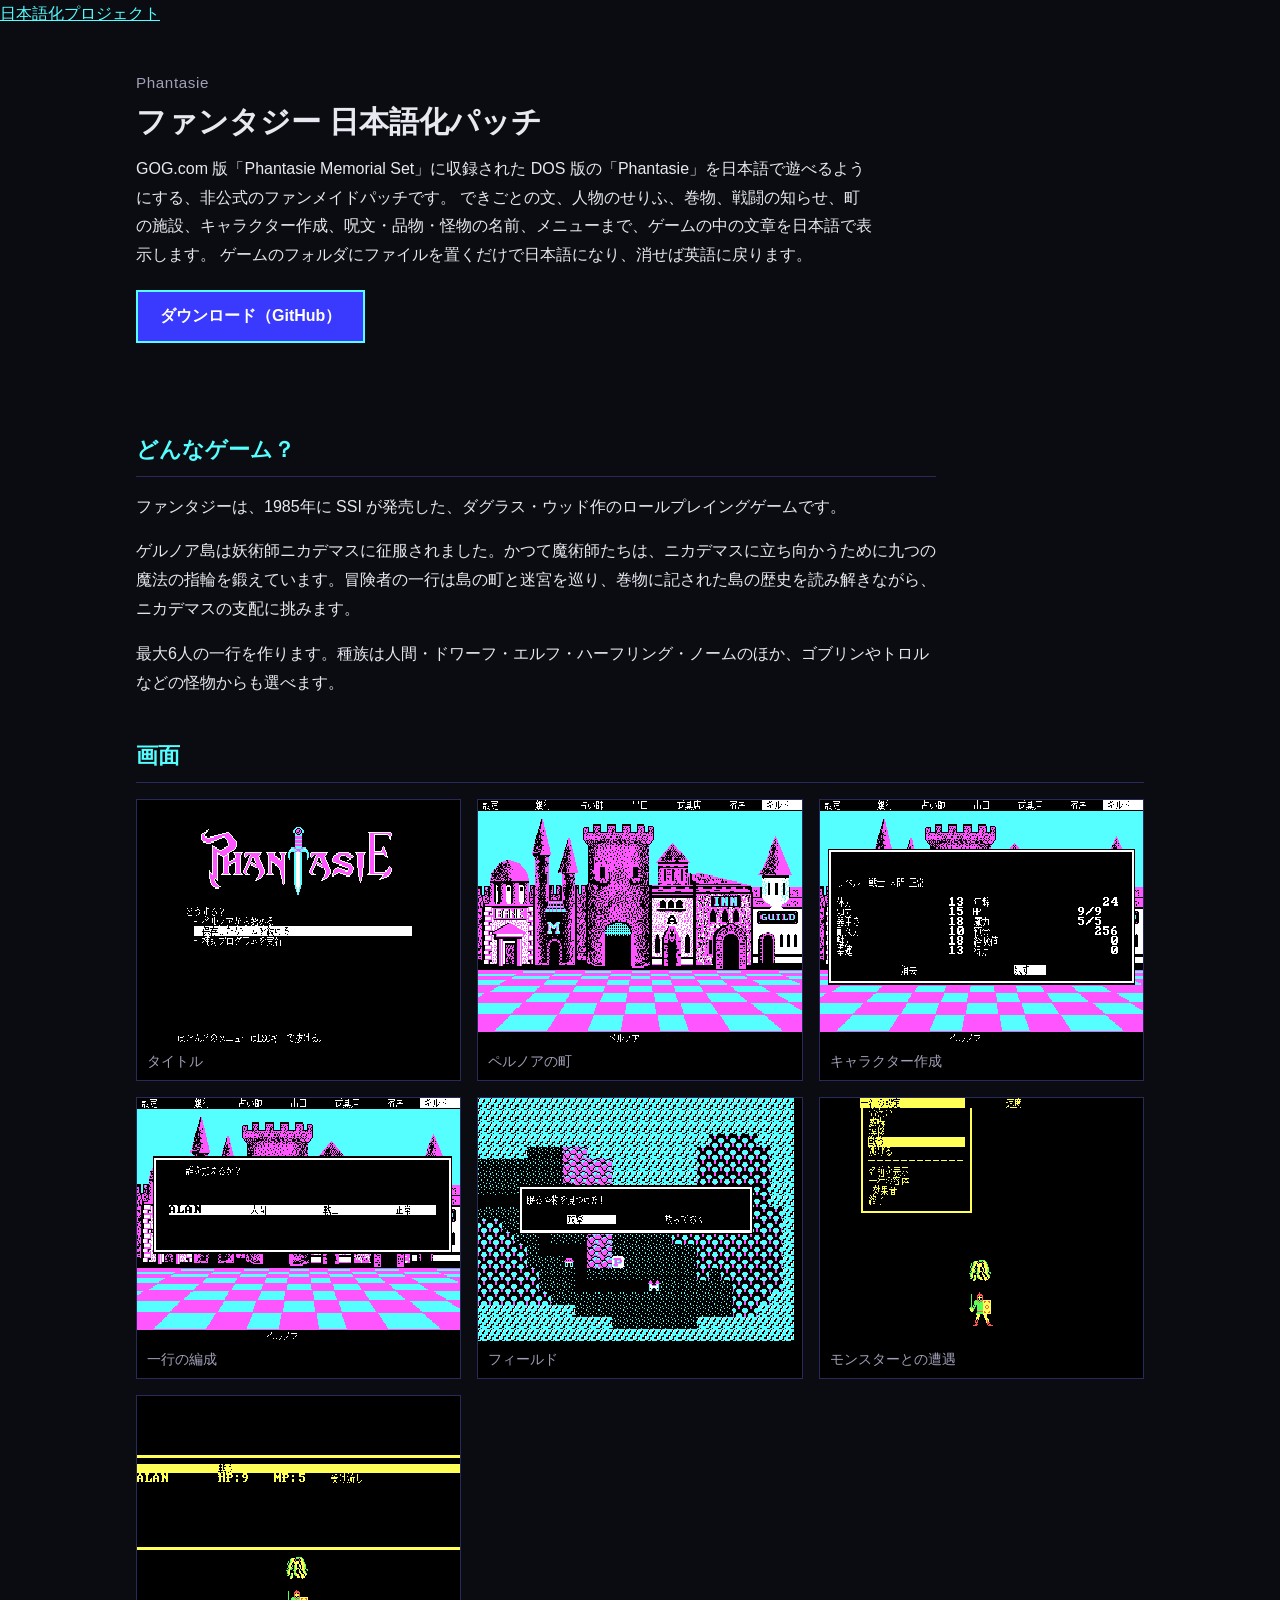
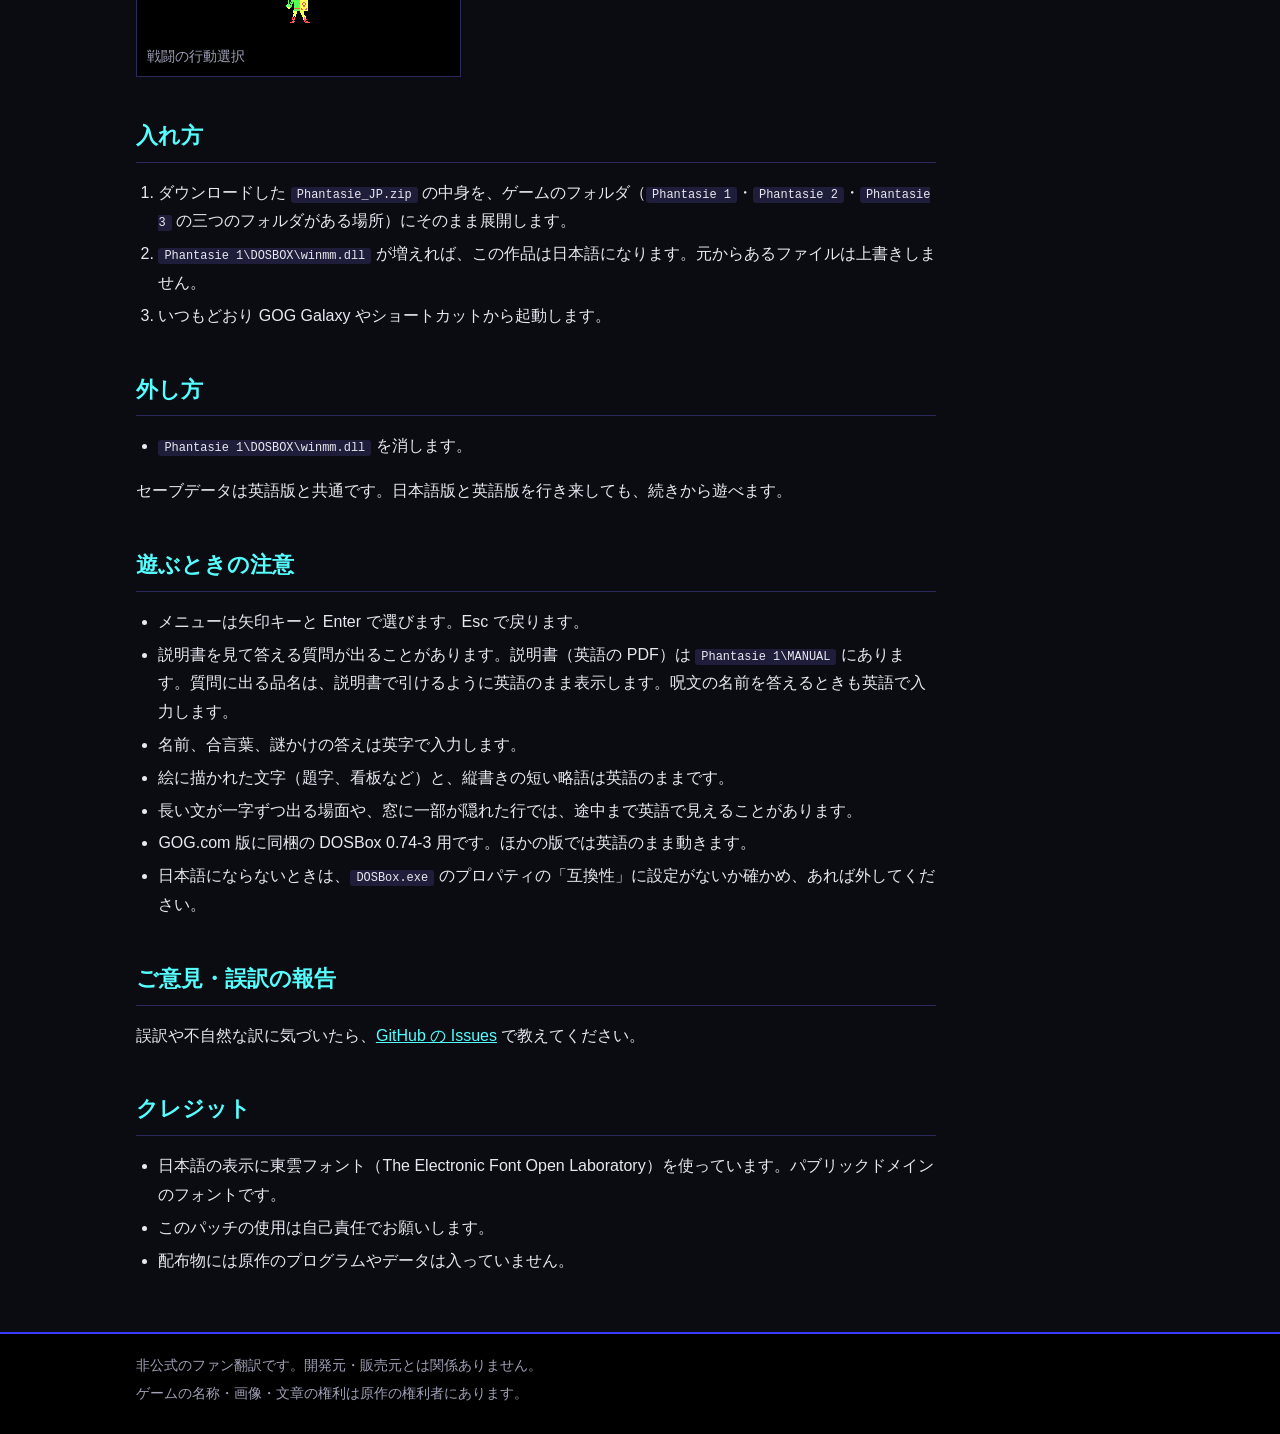
==== docs/phantasie1/index.html @ 12f91766 "ファンタジー三部作 日本語化 v1.0: サイトと自作プログラムのソース Co-Authored-By: Claude Opus 5.5 <noreply@anthropic.com>" ====
<!doctype html>
<html lang="ja">
<head>
<meta charset="utf-8">
<meta name="viewport" content="width=device-width, initial-scale=1">
<title>ファンタジー 日本語化パッチ — ファンタジー三部作 日本語化プロジェクト</title>
<meta name="description" content="GOG.com 版 Phantasie（DOS 版）を日本語で遊べるようにする、非公式のファンメイドパッチ。">
<meta property="og:type" content="website">
<meta property="og:title" content="ファンタジー 日本語化パッチ — ファンタジー三部作 日本語化プロジェクト">
<meta property="og:description" content="GOG.com 版 Phantasie（DOS 版）を日本語で遊べるようにする、非公式のファンメイドパッチ。">
<meta property="og:url" content="https://higesho.github.io/phantasie-ja/phantasie1/">
<meta property="og:image" content="https://higesho.github.io/phantasie-ja/phantasie1/img/field.png">
<link rel="stylesheet" href="../style.css">
</head>
<body>
<header class="jpn" id="jpn"><div class="jpn-band"><a class="jpn-home" href="https://higesho.github.io/ja/">日本語化プロジェクト</a></div></header>
<script src="https://higesho.github.io/ja/nav.js"></script>

<main class="band">
<section class="hero">
<p class="sub">Phantasie</p>
<h1>ファンタジー 日本語化パッチ</h1>
<p class="tag">GOG.com 版「Phantasie Memorial Set」に収録された DOS 版の「Phantasie」を日本語で遊べるようにする、非公式のファンメイドパッチです。
できごとの文、人物のせりふ、巻物、戦闘の知らせ、町の施設、キャラクター作成、呪文・品物・怪物の名前、メニューまで、ゲームの中の文章を日本語で表示します。
ゲームのフォルダにファイルを置くだけで日本語になり、消せば英語に戻ります。</p>
<p><a class="dl" href="https://github.com/higesho/phantasie-ja/releases/tag/v1.0">ダウンロード（GitHub）</a></p>
</section>

<div class="text">
<h2>どんなゲーム？</h2>
<p>ファンタジーは、1985年に SSI が発売した、ダグラス・ウッド作のロールプレイングゲームです。</p>
<p>ゲルノア島は妖術師ニカデマスに征服されました。かつて魔術師たちは、ニカデマスに立ち向かうために九つの魔法の指輪を鍛えています。冒険者の一行は島の町と迷宮を巡り、巻物に記された島の歴史を読み解きながら、ニカデマスの支配に挑みます。</p>
<p>最大6人の一行を作ります。種族は人間・ドワーフ・エルフ・ハーフリング・ノームのほか、ゴブリンやトロルなどの怪物からも選べます。</p>
</div>

<h2>画面</h2>
<div class="shots">
  <figure><img src="img/title.png" alt="ファンタジー 日本語版のタイトルの画面" loading="lazy"><figcaption>タイトル</figcaption></figure>
  <figure><img src="img/town.png" alt="ファンタジー 日本語版のペルノアの町の画面" loading="lazy"><figcaption>ペルノアの町</figcaption></figure>
  <figure><img src="img/create.png" alt="ファンタジー 日本語版のキャラクター作成の画面" loading="lazy"><figcaption>キャラクター作成</figcaption></figure>
  <figure><img src="img/party.png" alt="ファンタジー 日本語版の一行の編成の画面" loading="lazy"><figcaption>一行の編成</figcaption></figure>
  <figure><img src="img/field.png" alt="ファンタジー 日本語版のフィールドの画面" loading="lazy"><figcaption>フィールド</figcaption></figure>
  <figure><img src="img/monster.png" alt="ファンタジー 日本語版のモンスターとの遭遇の画面" loading="lazy"><figcaption>モンスターとの遭遇</figcaption></figure>
  <figure><img src="img/battle.png" alt="ファンタジー 日本語版の戦闘の行動選択の画面" loading="lazy"><figcaption>戦闘の行動選択</figcaption></figure>
</div>

<div class="text">
<h2>入れ方</h2>
<ol>
<li>ダウンロードした <code>Phantasie_JP.zip</code> の中身を、ゲームのフォルダ（<code>Phantasie 1</code>・<code>Phantasie 2</code>・<code>Phantasie 3</code> の三つのフォルダがある場所）にそのまま展開します。</li>
<li><code>Phantasie 1\DOSBOX\winmm.dll</code> が増えれば、この作品は日本語になります。元からあるファイルは上書きしません。</li>
<li>いつもどおり GOG Galaxy やショートカットから起動します。</li>
</ol>

<h2>外し方</h2>
<ul>
<li><code>Phantasie 1\DOSBOX\winmm.dll</code> を消します。</li>
</ul>
<p>セーブデータは英語版と共通です。日本語版と英語版を行き来しても、続きから遊べます。</p>

<h2>遊ぶときの注意</h2>
<ul>
<li>メニューは矢印キーと Enter で選びます。Esc で戻ります。</li>
<li>説明書を見て答える質問が出ることがあります。説明書（英語の PDF）は <code>Phantasie 1\MANUAL</code> にあります。質問に出る品名は、説明書で引けるように英語のまま表示します。呪文の名前を答えるときも英語で入力します。</li>
<li>名前、合言葉、謎かけの答えは英字で入力します。</li>
<li>絵に描かれた文字（題字、看板など）と、縦書きの短い略語は英語のままです。</li>
<li>長い文が一字ずつ出る場面や、窓に一部が隠れた行では、途中まで英語で見えることがあります。</li>
<li>GOG.com 版に同梱の DOSBox 0.74-3 用です。ほかの版では英語のまま動きます。</li>
<li>日本語にならないときは、<code>DOSBox.exe</code> のプロパティの「互換性」に設定がないか確かめ、あれば外してください。</li>
</ul>

<h2>ご意見・誤訳の報告</h2>
<p>誤訳や不自然な訳に気づいたら、<a href="https://github.com/higesho/phantasie-ja/issues">GitHub の Issues</a> で教えてください。</p>

<h2>クレジット</h2>
<ul>
<li>日本語の表示に東雲フォント（The Electronic Font Open Laboratory）を使っています。パブリックドメインのフォントです。</li>
<li>このパッチの使用は自己責任でお願いします。</li>
<li>配布物には原作のプログラムやデータは入っていません。</li>
</ul>
</div>
</main>

<footer class="foot"><div class="band">
  <p>非公式のファン翻訳です。開発元・販売元とは関係ありません。</p>
  <p>ゲームの名称・画像・文章の権利は原作の権利者にあります。</p>
</div></footer>
</body>
</html>
---- docs/style.css ----
/* レルムズ・オブ・アルカニア シリーズ 日本語化プロジェクト — 共通スタイル（ultima-ja と共通） */
:root {
  --bg: #0b0b12;
  --panel: #14142a;
  --line: #2a2a5a;
  --text: #e8e8f0;
  --muted: #a0a0b8;
  --cyan: #55ffff;
  --blue: #3a3aff;
  --gold: #ffd75a;
  --green: #55ff55;
}

* { box-sizing: border-box; }

html { -webkit-text-size-adjust: 100%; }

body {
  margin: 0;
  background: var(--bg);
  color: var(--text);
  font-family: "Hiragino Kaku Gothic ProN", "Hiragino Sans", "Yu Gothic UI", "Meiryo", sans-serif;
  line-height: 1.8;
}

a { color: var(--cyan); }
a:hover { color: #ffffff; }

.band { max-width: 1040px; margin: 0 auto; padding: 0 16px; }

/* 上の帯 */
header.top { border-bottom: 2px solid var(--blue); background: #000; }
header.top .band { display: flex; flex-wrap: wrap; align-items: center; gap: 8px 24px; padding-top: 10px; padding-bottom: 10px; }
.brand { color: var(--cyan); font-weight: bold; font-size: 1.1rem; text-decoration: none; letter-spacing: 0.05em; }
header.top nav { display: flex; flex-wrap: wrap; gap: 4px 16px; }
header.top nav a { color: var(--muted); text-decoration: none; }
header.top nav a:hover, header.top nav a.here { color: var(--text); }

/* 冒頭 */
.hero { padding: 40px 0 24px; }
.hero h1 { margin: 0 0 12px; font-size: 1.9rem; line-height: 1.4; }
.hero .sub { margin: 0 0 4px; color: var(--muted); font-size: 0.95rem; letter-spacing: 0.04em; }
.hero p.tag { margin: 0 0 20px; max-width: 46em; }

.dl { display: inline-block; margin: 0 12px 8px 0; padding: 10px 22px; background: var(--blue); color: #fff; text-decoration: none; font-weight: bold; border: 2px solid var(--cyan); }
.dl:hover { background: #5555ff; color: #fff; }
.dl.sub { background: transparent; border-color: var(--line); color: var(--text); font-weight: normal; }

h2 { margin: 40px 0 12px; padding-bottom: 6px; border-bottom: 1px solid var(--line); font-size: 1.35rem; color: var(--cyan); }
h3 { margin: 24px 0 8px; font-size: 1.1rem; }

code { background: #1e1e3a; padding: 1px 6px; border-radius: 3px; font-size: 0.92em; word-break: break-all; }

/* 作品一覧 */
.titles { display: grid; grid-template-columns: repeat(auto-fill, minmax(230px, 1fr)); gap: 16px; margin: 16px 0 8px; padding: 0; list-style: none; }
.titles li { background: var(--panel); border: 1px solid var(--line); display: flex; flex-direction: column; }
.titles li.ready { border-color: var(--cyan); }
.titles .thumb { display: block; aspect-ratio: 4 / 3; background: #000; border-bottom: 1px solid var(--line); overflow: hidden; }
.titles .thumb img { width: 100%; height: 100%; object-fit: fill; image-rendering: pixelated; display: block; }
.titles .thumb.none { display: flex; align-items: center; justify-content: center; color: #3a3a6a; font-size: 3rem; font-weight: bold; font-family: Georgia, "Times New Roman", serif; }
.titles .body { padding: 12px 14px 14px; display: flex; flex-direction: column; gap: 4px; flex: 1; }
.titles .name { font-weight: bold; font-size: 1.05rem; }
.titles .orig { color: var(--muted); font-size: 0.85rem; line-height: 1.5; }
.titles .desc { font-size: 0.9rem; margin-top: 4px; flex: 1; }
.titles .more { margin-top: 8px; font-size: 0.9rem; }
.state { display: inline-block; align-self: flex-start; padding: 0 8px; font-size: 0.8rem; border: 1px solid; }
.state.ready { color: var(--green); border-color: var(--green); }
.state.wip { color: var(--gold); border-color: var(--gold); }
.state.plan { color: var(--muted); border-color: var(--line); }

/* 画面 */
.shots { display: grid; grid-template-columns: repeat(auto-fill, minmax(300px, 1fr)); gap: 16px; margin: 16px 0; }
.shots figure { margin: 0; background: #000; border: 1px solid var(--line); }
.shots img { display: block; width: 100%; aspect-ratio: 4 / 3; object-fit: fill; image-rendering: pixelated; }
.shots figcaption { padding: 6px 10px; font-size: 0.88rem; color: var(--muted); }

/* 文章 */
.text { max-width: 50em; }
.text ol, .text ul { padding-left: 1.4em; }
.text li { margin: 4px 0; }
.note { background: var(--panel); border-left: 4px solid var(--cyan); padding: 10px 14px; margin: 16px 0; }

table.ver { border-collapse: collapse; font-size: 0.88rem; margin: 8px 0; }
table.ver th, table.ver td { border: 1px solid var(--line); padding: 4px 10px; text-align: left; }
table.ver th { background: var(--panel); font-weight: normal; color: var(--muted); }
.scroll { overflow-x: auto; }

/* 下の帯 */
footer.foot { margin-top: 56px; border-top: 2px solid var(--blue); background: #000; color: var(--muted); font-size: 0.85rem; }
footer.foot .band { padding-top: 16px; padding-bottom: 24px; }
footer.foot p { margin: 4px 0; }

@media (max-width: 600px) {
  .hero h1 { font-size: 1.5rem; }
  .shots { grid-template-columns: 1fr; }
}

/* メニュー: 同じシリーズのリンクを左、GitHub、ほかのシリーズ（higesho.github.io の別サイト）を右に並べ、
   ほかのシリーズは区切り線・金色・「↗」で見分ける */
header.top nav a[href^="https://github.com/"] { order: 1; }
header.top nav a[href^="https://higesho.github.io/"] { order: 2; color: var(--gold); opacity: 0.85; }
header.top nav a[href^="https://higesho.github.io/"]::before { content: "↗ "; }
header.top nav a[href^="https://higesho.github.io/"]:hover { color: #fff; opacity: 1; }
header.top nav a:not([href^="https://higesho.github.io/"]) + a[href^="https://higesho.github.io/"] { margin-left: 4px; padding-left: 16px; border-left: 1px solid var(--line); }
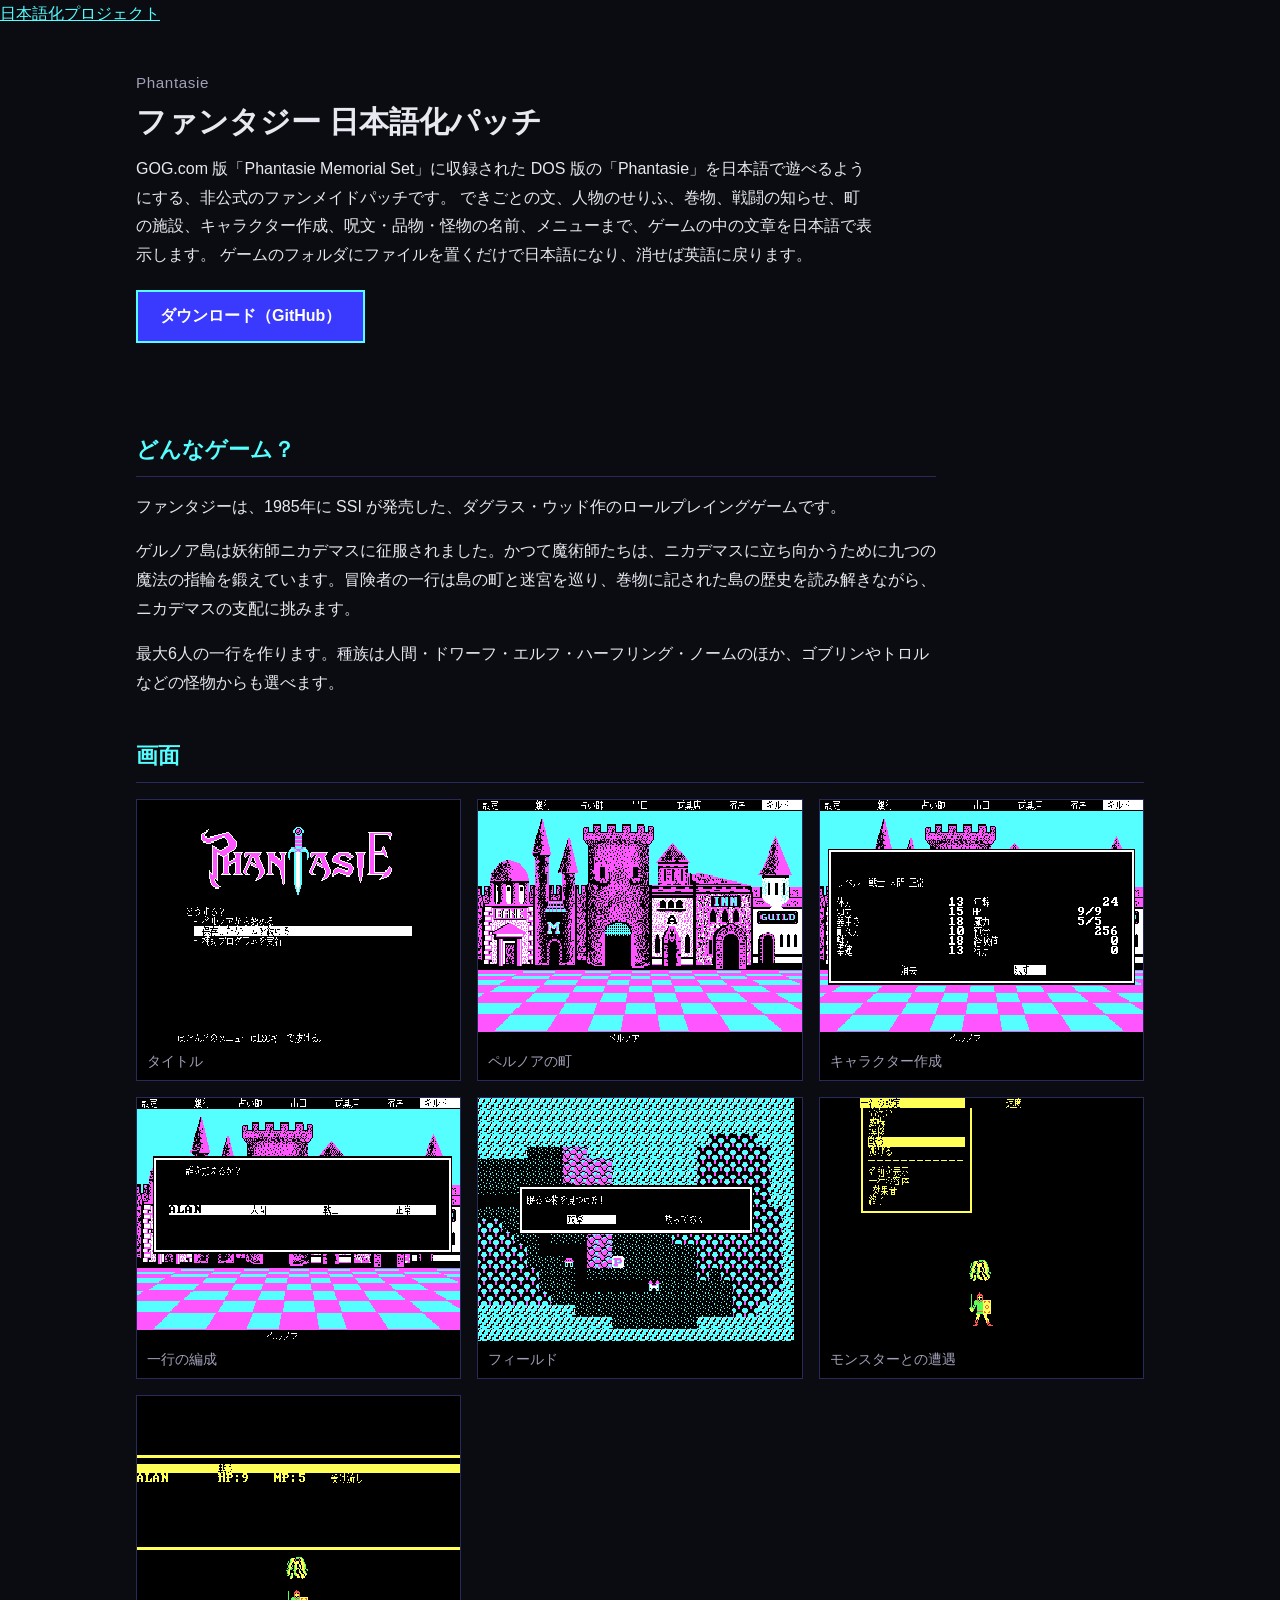
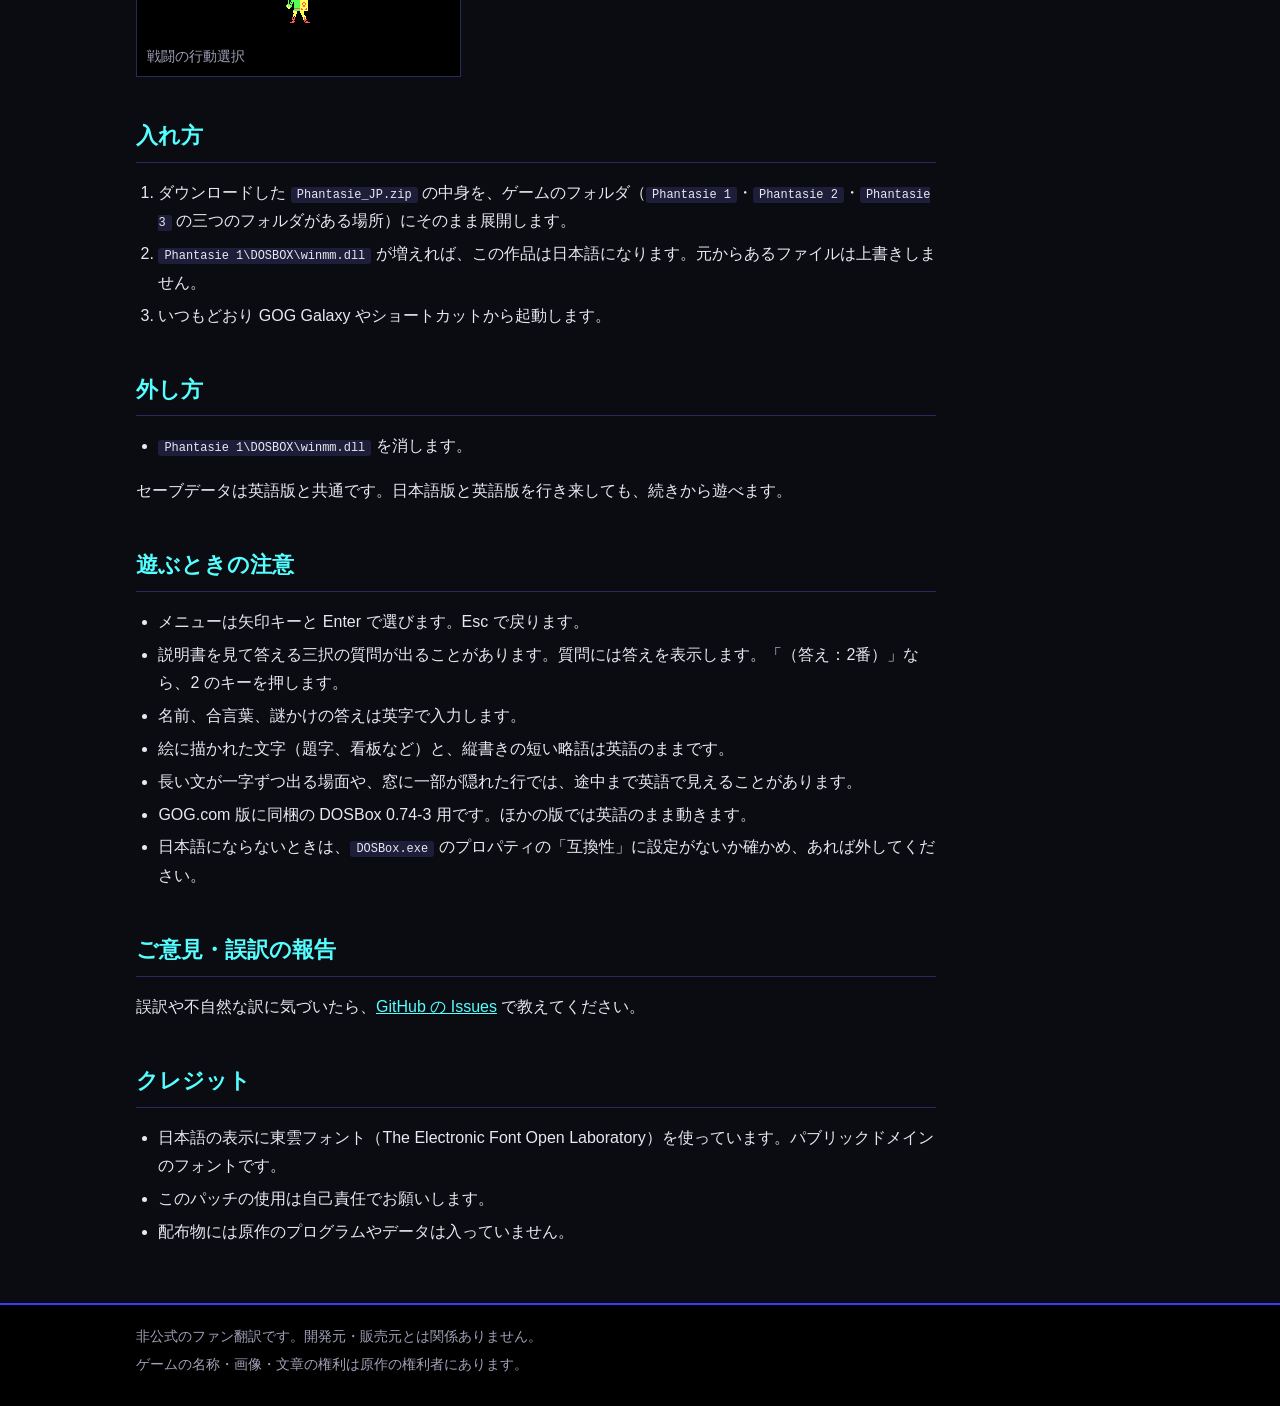
==== commit fa353236: "ファンタジー三部作 日本語化 v1.1: 説明書照合の答えを表示 - 第1作と第3作の説明書照合の質問に答えを表示 - 第1作の質問で呪文名の選択肢が英語のまま出ていたのを修正 - 遊び方の説明の誤り" ====
--- a/docs/phantasie1/index.html
+++ b/docs/phantasie1/index.html
@@ -23,7 +23,7 @@
 <p class="tag">GOG.com 版「Phantasie Memorial Set」に収録された DOS 版の「Phantasie」を日本語で遊べるようにする、非公式のファンメイドパッチです。
 できごとの文、人物のせりふ、巻物、戦闘の知らせ、町の施設、キャラクター作成、呪文・品物・怪物の名前、メニューまで、ゲームの中の文章を日本語で表示します。
 ゲームのフォルダにファイルを置くだけで日本語になり、消せば英語に戻ります。</p>
-<p><a class="dl" href="https://github.com/higesho/phantasie-ja/releases/tag/v1.0">ダウンロード（GitHub）</a></p>
+<p><a class="dl" href="https://github.com/higesho/phantasie-ja/releases/tag/v1.1">ダウンロード（GitHub）</a></p>
 </section>
 
 <div class="text">
@@ -61,7 +61,7 @@
 <h2>遊ぶときの注意</h2>
 <ul>
 <li>メニューは矢印キーと Enter で選びます。Esc で戻ります。</li>
-<li>説明書を見て答える質問が出ることがあります。説明書（英語の PDF）は <code>Phantasie 1\MANUAL</code> にあります。質問に出る品名は、説明書で引けるように英語のまま表示します。呪文の名前を答えるときも英語で入力します。</li>
+<li>説明書を見て答える三択の質問が出ることがあります。質問には答えを表示します。「（答え：2番）」なら、2 のキーを押します。</li>
 <li>名前、合言葉、謎かけの答えは英字で入力します。</li>
 <li>絵に描かれた文字（題字、看板など）と、縦書きの短い略語は英語のままです。</li>
 <li>長い文が一字ずつ出る場面や、窓に一部が隠れた行では、途中まで英語で見えることがあります。</li>
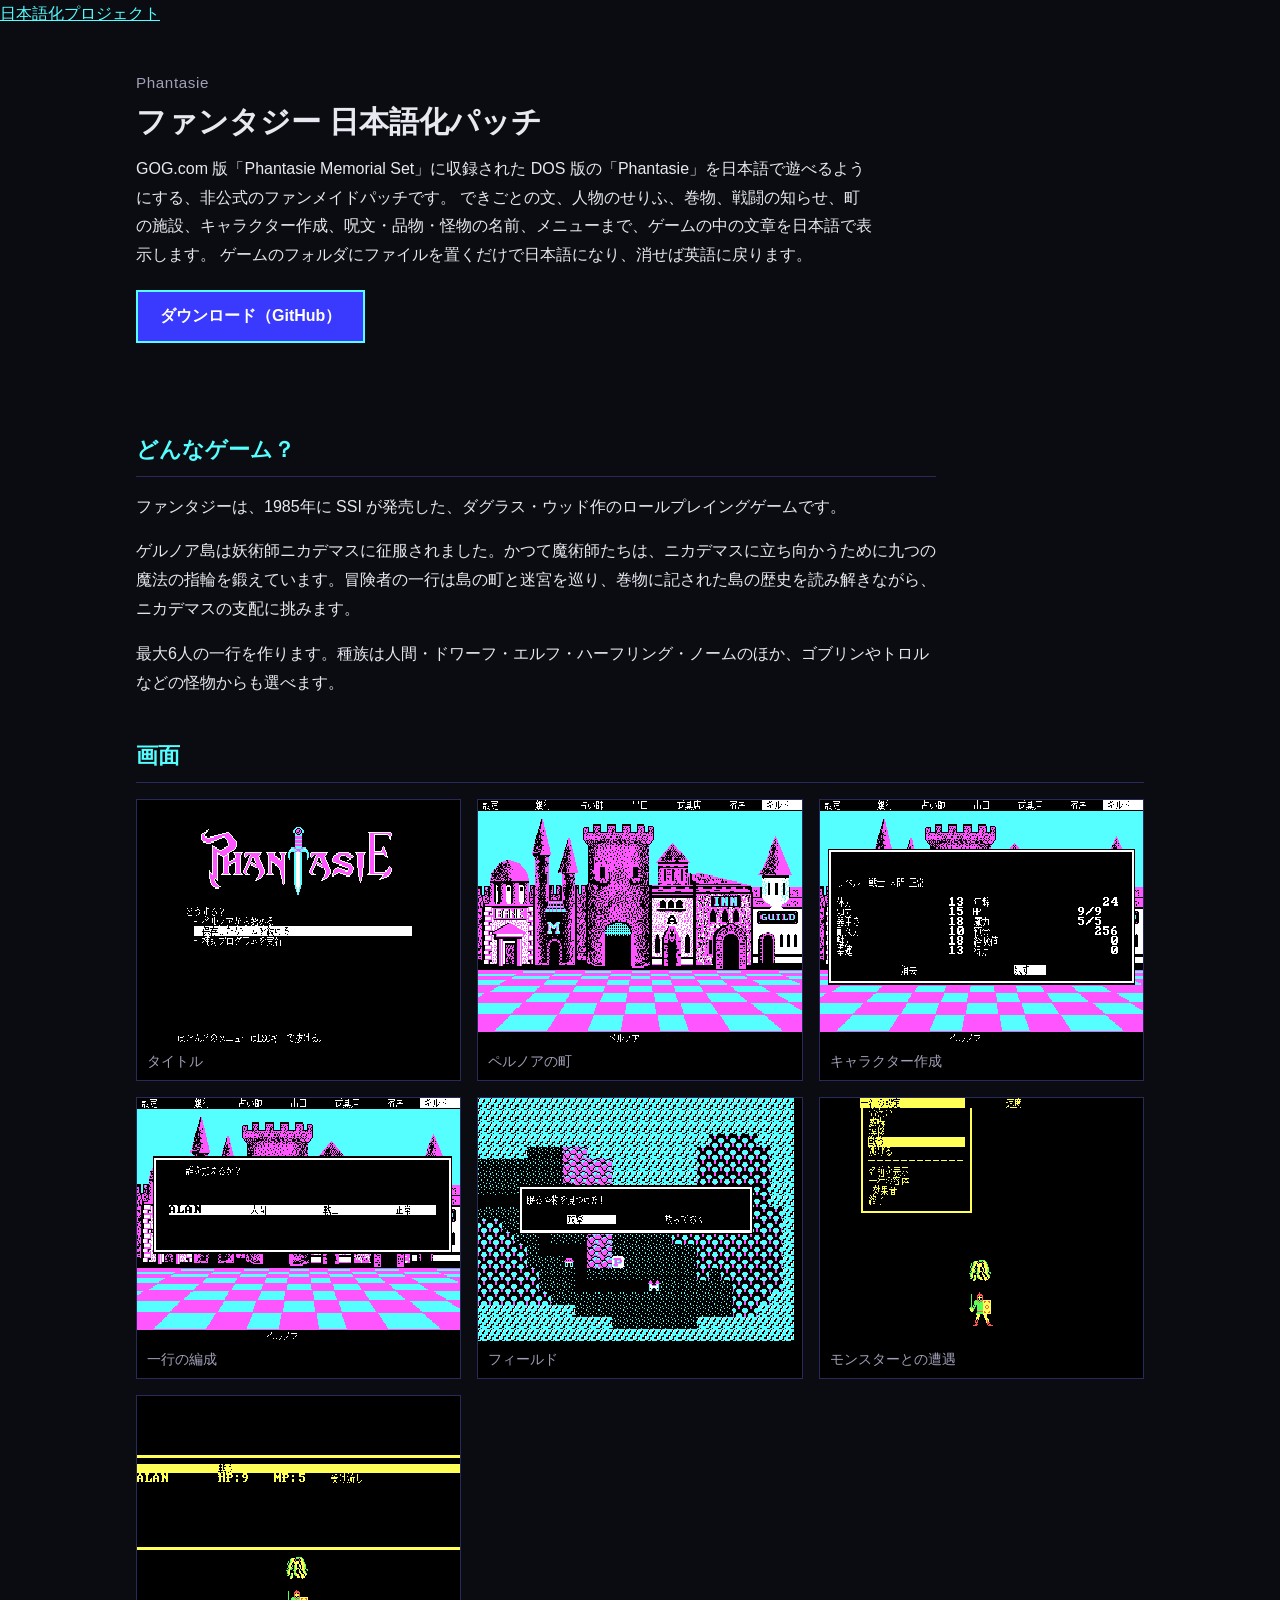
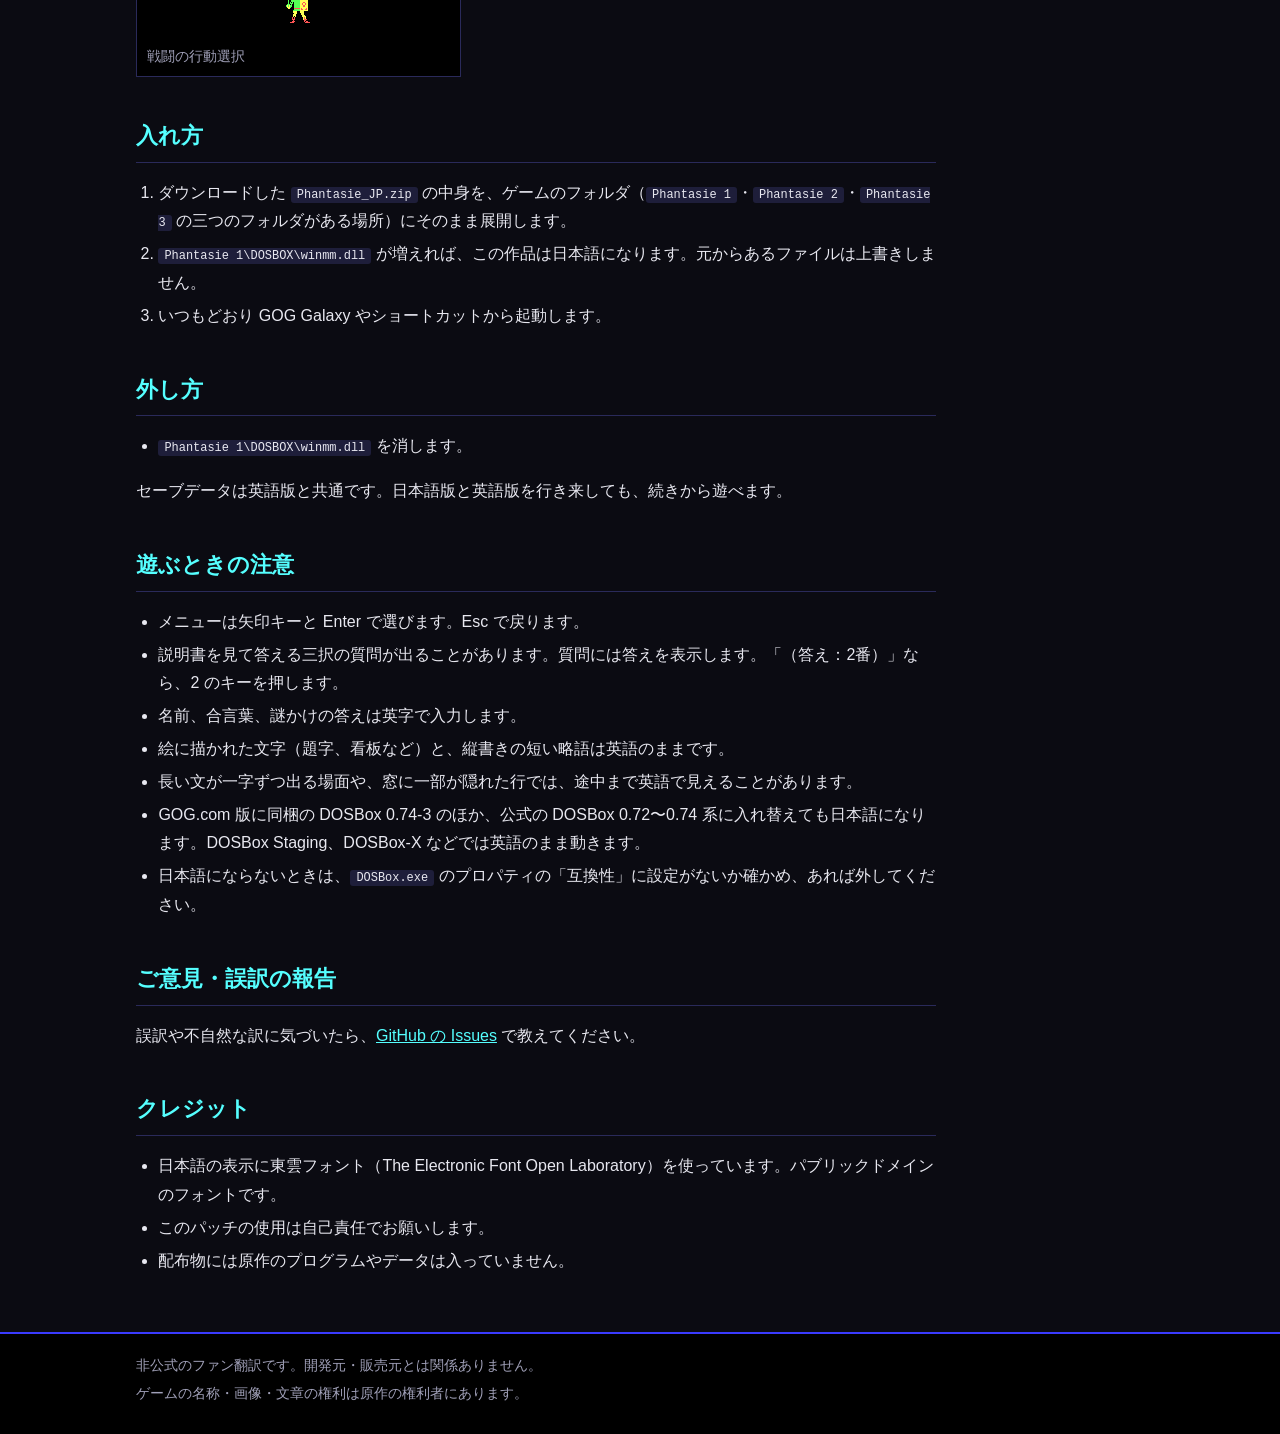
==== commit 44c26ae1: "ファンタジー三部作 日本語化 v1.2: 公式の DOSBox 0.72〜0.74 系に対応 Co-Authored-By: Claude Opus 5.5 <noreply@anthropic.co" ====
--- a/docs/phantasie1/index.html
+++ b/docs/phantasie1/index.html
@@ -23,7 +23,7 @@
 <p class="tag">GOG.com 版「Phantasie Memorial Set」に収録された DOS 版の「Phantasie」を日本語で遊べるようにする、非公式のファンメイドパッチです。
 できごとの文、人物のせりふ、巻物、戦闘の知らせ、町の施設、キャラクター作成、呪文・品物・怪物の名前、メニューまで、ゲームの中の文章を日本語で表示します。
 ゲームのフォルダにファイルを置くだけで日本語になり、消せば英語に戻ります。</p>
-<p><a class="dl" href="https://github.com/higesho/phantasie-ja/releases/tag/v1.1">ダウンロード（GitHub）</a></p>
+<p><a class="dl" href="https://github.com/higesho/phantasie-ja/releases/tag/v1.2">ダウンロード（GitHub）</a></p>
 </section>
 
 <div class="text">
@@ -65,7 +65,7 @@
 <li>名前、合言葉、謎かけの答えは英字で入力します。</li>
 <li>絵に描かれた文字（題字、看板など）と、縦書きの短い略語は英語のままです。</li>
 <li>長い文が一字ずつ出る場面や、窓に一部が隠れた行では、途中まで英語で見えることがあります。</li>
-<li>GOG.com 版に同梱の DOSBox 0.74-3 用です。ほかの版では英語のまま動きます。</li>
+<li>GOG.com 版に同梱の DOSBox 0.74-3 のほか、公式の DOSBox 0.72〜0.74 系に入れ替えても日本語になります。DOSBox Staging、DOSBox-X などでは英語のまま動きます。</li>
 <li>日本語にならないときは、<code>DOSBox.exe</code> のプロパティの「互換性」に設定がないか確かめ、あれば外してください。</li>
 </ul>
 
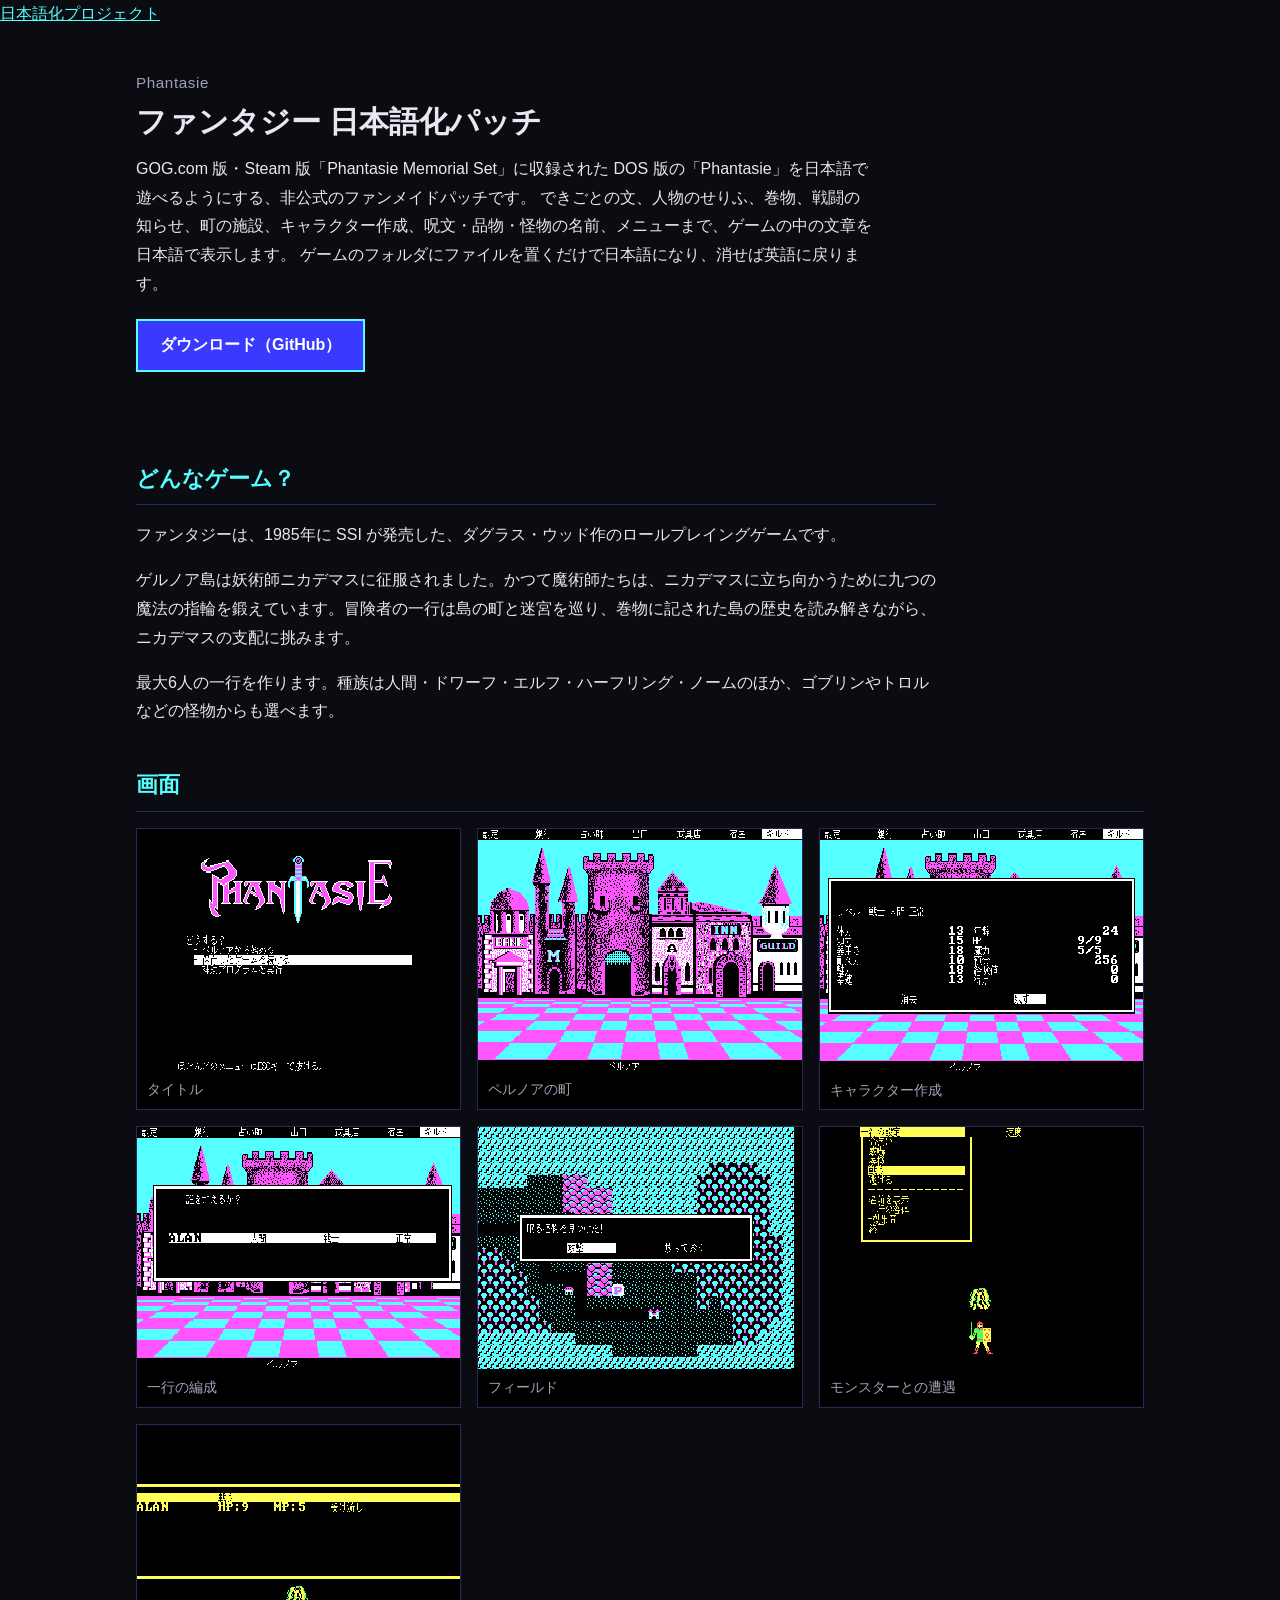
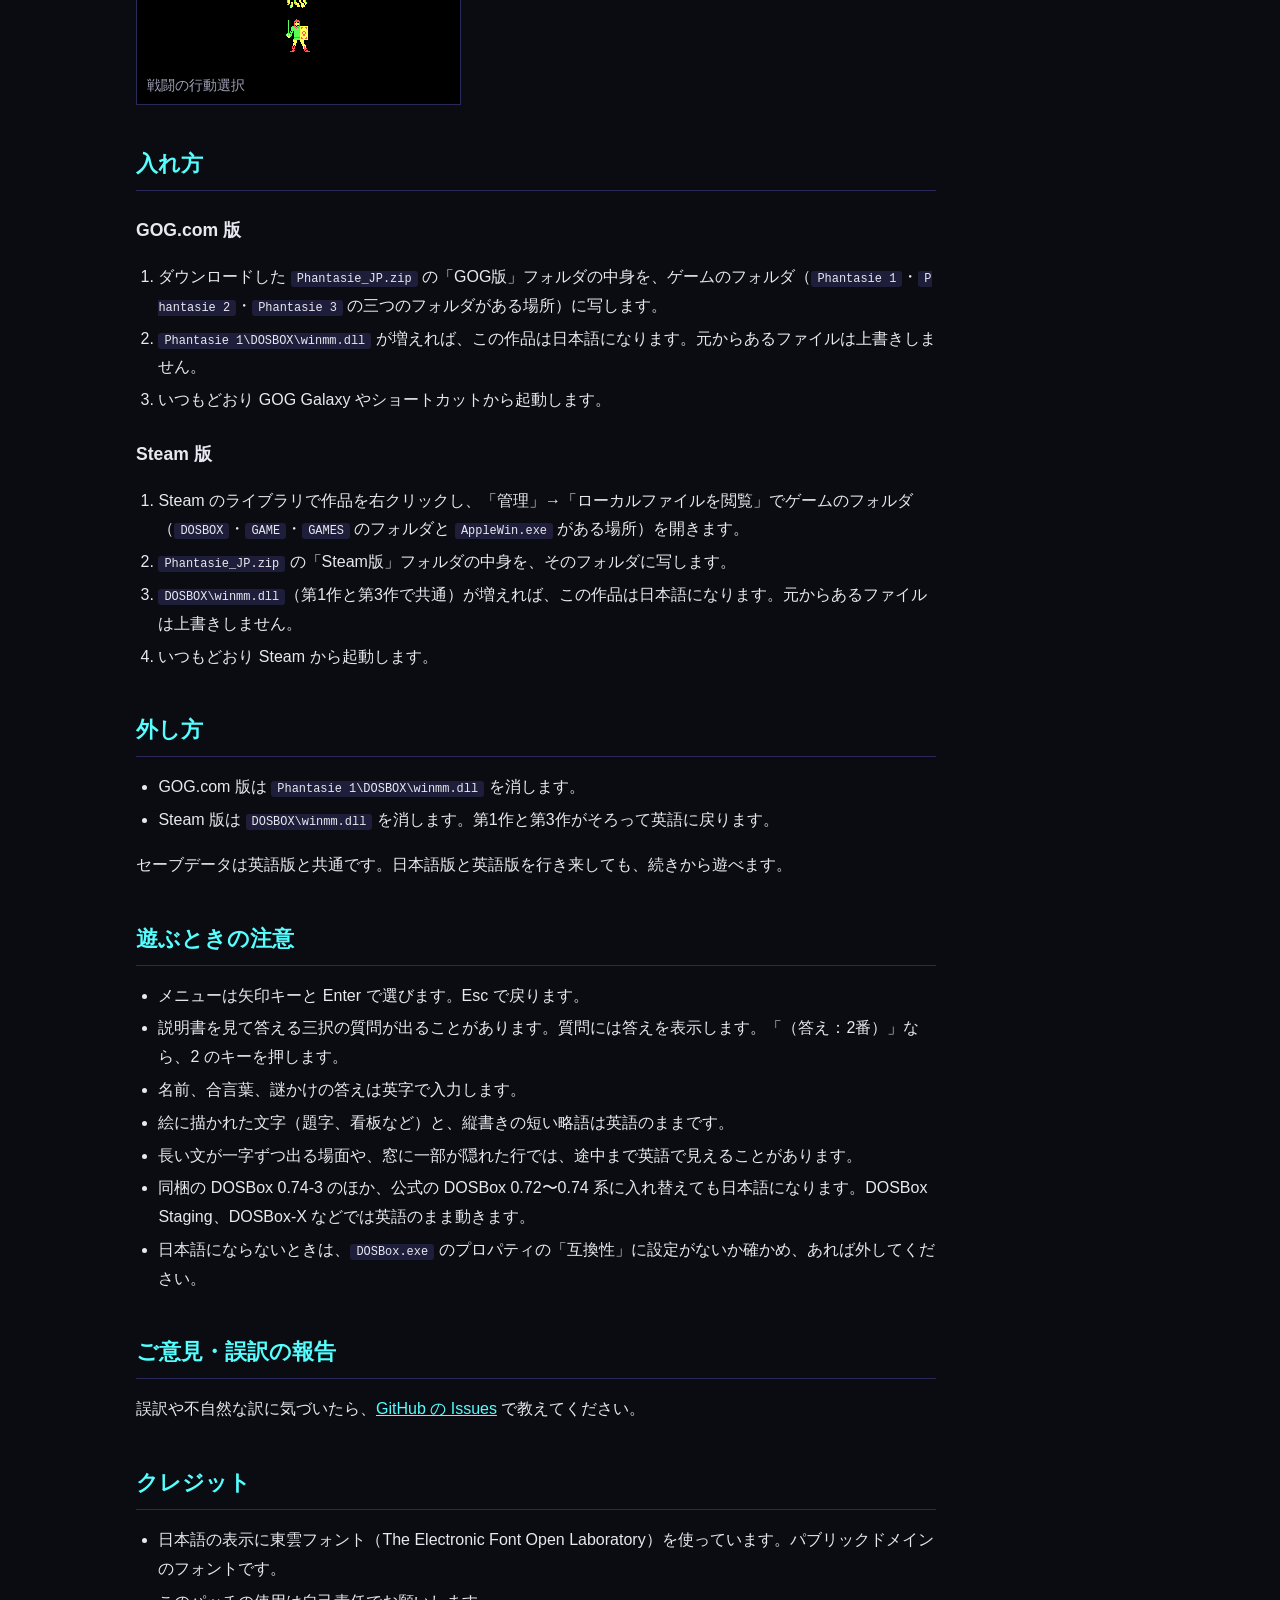
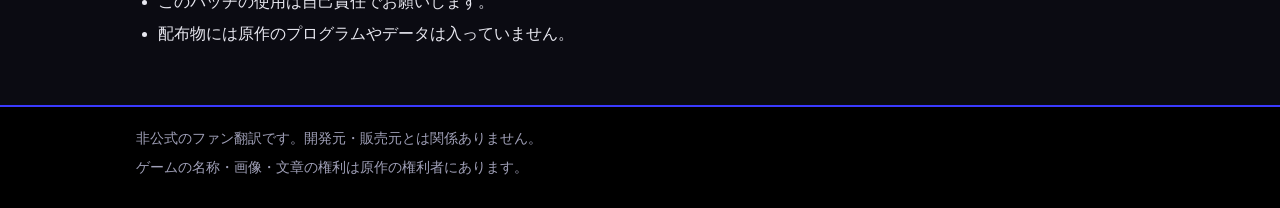
==== commit 4ac1c241: "ファンタジー三部作 日本語化 v1.3: Steam 版に対応 Co-Authored-By: Claude Opus 5.5 <noreply@anthropic.com>" ====
--- a/docs/phantasie1/index.html
+++ b/docs/phantasie1/index.html
@@ -4,10 +4,10 @@
 <meta charset="utf-8">
 <meta name="viewport" content="width=device-width, initial-scale=1">
 <title>ファンタジー 日本語化パッチ — ファンタジー三部作 日本語化プロジェクト</title>
-<meta name="description" content="GOG.com 版 Phantasie（DOS 版）を日本語で遊べるようにする、非公式のファンメイドパッチ。">
+<meta name="description" content="GOG.com 版・Steam 版 Phantasie（DOS 版）を日本語で遊べるようにする、非公式のファンメイドパッチ。">
 <meta property="og:type" content="website">
 <meta property="og:title" content="ファンタジー 日本語化パッチ — ファンタジー三部作 日本語化プロジェクト">
-<meta property="og:description" content="GOG.com 版 Phantasie（DOS 版）を日本語で遊べるようにする、非公式のファンメイドパッチ。">
+<meta property="og:description" content="GOG.com 版・Steam 版 Phantasie（DOS 版）を日本語で遊べるようにする、非公式のファンメイドパッチ。">
 <meta property="og:url" content="https://higesho.github.io/phantasie-ja/phantasie1/">
 <meta property="og:image" content="https://higesho.github.io/phantasie-ja/phantasie1/img/field.png">
 <link rel="stylesheet" href="../style.css">
@@ -20,10 +20,10 @@
 <section class="hero">
 <p class="sub">Phantasie</p>
 <h1>ファンタジー 日本語化パッチ</h1>
-<p class="tag">GOG.com 版「Phantasie Memorial Set」に収録された DOS 版の「Phantasie」を日本語で遊べるようにする、非公式のファンメイドパッチです。
+<p class="tag">GOG.com 版・Steam 版「Phantasie Memorial Set」に収録された DOS 版の「Phantasie」を日本語で遊べるようにする、非公式のファンメイドパッチです。
 できごとの文、人物のせりふ、巻物、戦闘の知らせ、町の施設、キャラクター作成、呪文・品物・怪物の名前、メニューまで、ゲームの中の文章を日本語で表示します。
 ゲームのフォルダにファイルを置くだけで日本語になり、消せば英語に戻ります。</p>
-<p><a class="dl" href="https://github.com/higesho/phantasie-ja/releases/tag/v1.2">ダウンロード（GitHub）</a></p>
+<p><a class="dl" href="https://github.com/higesho/phantasie-ja/releases/tag/v1.3">ダウンロード（GitHub）</a></p>
 </section>
 
 <div class="text">
@@ -46,15 +46,24 @@
 
 <div class="text">
 <h2>入れ方</h2>
+<h3>GOG.com 版</h3>
 <ol>
-<li>ダウンロードした <code>Phantasie_JP.zip</code> の中身を、ゲームのフォルダ（<code>Phantasie 1</code>・<code>Phantasie 2</code>・<code>Phantasie 3</code> の三つのフォルダがある場所）にそのまま展開します。</li>
+<li>ダウンロードした <code>Phantasie_JP.zip</code> の「GOG版」フォルダの中身を、ゲームのフォルダ（<code>Phantasie 1</code>・<code>Phantasie 2</code>・<code>Phantasie 3</code> の三つのフォルダがある場所）に写します。</li>
 <li><code>Phantasie 1\DOSBOX\winmm.dll</code> が増えれば、この作品は日本語になります。元からあるファイルは上書きしません。</li>
 <li>いつもどおり GOG Galaxy やショートカットから起動します。</li>
+</ol>
+<h3>Steam 版</h3>
+<ol>
+<li>Steam のライブラリで作品を右クリックし、「管理」→「ローカルファイルを閲覧」でゲームのフォルダ（<code>DOSBOX</code>・<code>GAME</code>・<code>GAMES</code> のフォルダと <code>AppleWin.exe</code> がある場所）を開きます。</li>
+<li><code>Phantasie_JP.zip</code> の「Steam版」フォルダの中身を、そのフォルダに写します。</li>
+<li><code>DOSBOX\winmm.dll</code>（第1作と第3作で共通）が増えれば、この作品は日本語になります。元からあるファイルは上書きしません。</li>
+<li>いつもどおり Steam から起動します。</li>
 </ol>
 
 <h2>外し方</h2>
 <ul>
-<li><code>Phantasie 1\DOSBOX\winmm.dll</code> を消します。</li>
+<li>GOG.com 版は <code>Phantasie 1\DOSBOX\winmm.dll</code> を消します。</li>
+<li>Steam 版は <code>DOSBOX\winmm.dll</code> を消します。第1作と第3作がそろって英語に戻ります。</li>
 </ul>
 <p>セーブデータは英語版と共通です。日本語版と英語版を行き来しても、続きから遊べます。</p>
 
@@ -65,7 +74,7 @@
 <li>名前、合言葉、謎かけの答えは英字で入力します。</li>
 <li>絵に描かれた文字（題字、看板など）と、縦書きの短い略語は英語のままです。</li>
 <li>長い文が一字ずつ出る場面や、窓に一部が隠れた行では、途中まで英語で見えることがあります。</li>
-<li>GOG.com 版に同梱の DOSBox 0.74-3 のほか、公式の DOSBox 0.72〜0.74 系に入れ替えても日本語になります。DOSBox Staging、DOSBox-X などでは英語のまま動きます。</li>
+<li>同梱の DOSBox 0.74-3 のほか、公式の DOSBox 0.72〜0.74 系に入れ替えても日本語になります。DOSBox Staging、DOSBox-X などでは英語のまま動きます。</li>
 <li>日本語にならないときは、<code>DOSBox.exe</code> のプロパティの「互換性」に設定がないか確かめ、あれば外してください。</li>
 </ul>
 
